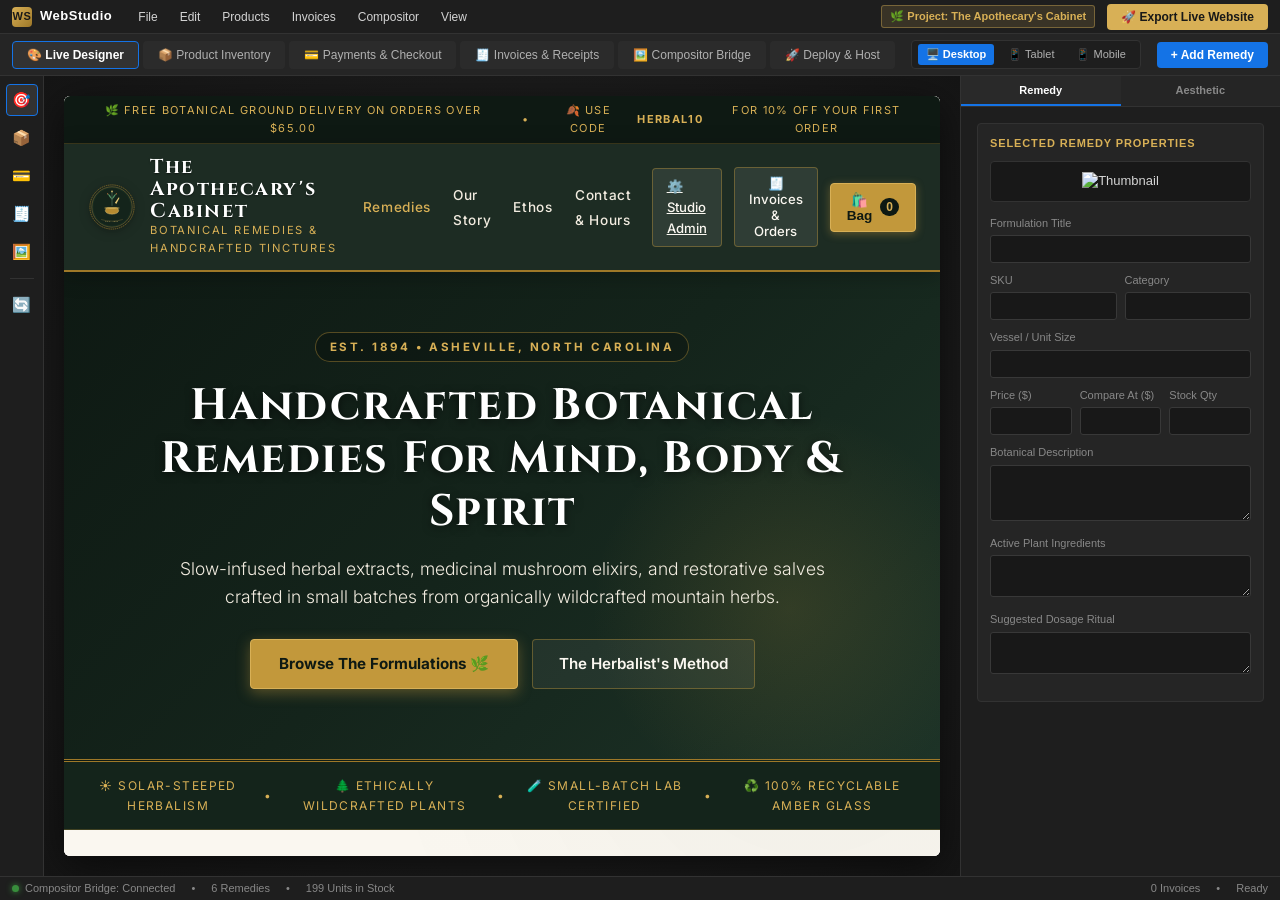
==== studio.html @ 69f7f947 "Initial release: The Apothecary's Cabinet client demo draft" ====
<!DOCTYPE html>
<html lang="en">
<head>
  <meta charset="UTF-8">
  <meta name="viewport" content="width=device-width, initial-scale=1.0">
  <title>WebStudio — Compositor E-Commerce &amp; Website Builder</title>
  
  <!-- Fonts -->
  <link rel="preconnect" href="https://fonts.googleapis.com">
  <link rel="preconnect" href="https://fonts.gstatic.com" crossorigin>
  <link href="https://fonts.googleapis.com/css2?family=Cinzel:wght@600;700&family=Inter:wght@400;500;600;700&family=IBM+Plex+Mono:wght@400;500;600&display=swap" rel="stylesheet">
  
  <!-- Studio Stylesheet -->
  <link rel="stylesheet" href="studio.css">
</head>
<body>

  <div class="app-container">

    <!-- ── Top Menu Bar ────────────────────────────────────────────────── -->
    <header class="menu-bar">
      <div class="menu-left">
        <div class="app-brand">
          <div class="brand-icon">WS</div>
          <span>WebStudio</span>
        </div>

        <ul class="menu-items">
          <!-- File Menu -->
          <li class="menu-item">
            <button class="menu-btn">File</button>
            <div class="dropdown-menu">
              <div class="dropdown-item" onclick="window.WebStudio.openNewProductModal()">
                <span>New Remedy Formulation...</span>
                <span class="dropdown-shortcut">Ctrl+N</span>
              </div>
              <div class="dropdown-item" onclick="window.location.reload()">
                <span>Reload Project</span>
                <span class="dropdown-shortcut">Ctrl+R</span>
              </div>
              <div class="dropdown-divider"></div>
              <div class="dropdown-item" onclick="window.WebStudio.exportProductionWebsite()">
                <span>Export Production Website...</span>
                <span class="dropdown-shortcut">Ctrl+E</span>
              </div>
            </div>
          </li>

          <!-- Edit Menu -->
          <li class="menu-item">
            <button class="menu-btn">Edit</button>
            <div class="dropdown-menu">
              <div class="dropdown-item"><span>Undo</span><span class="dropdown-shortcut">Ctrl+Z</span></div>
              <div class="dropdown-item"><span>Redo</span><span class="dropdown-shortcut">Ctrl+Y</span></div>
              <div class="dropdown-divider"></div>
              <div class="dropdown-item" onclick="window.WebStudio.setWorkspace('inventory')">
                <span>Edit Product Inventory</span>
              </div>
              <div class="dropdown-item" onclick="window.WebStudio.setWorkspace('payments')">
                <span>Edit Payment &amp; Taxes</span>
              </div>
            </div>
          </li>

          <!-- Products Menu -->
          <li class="menu-item">
            <button class="menu-btn">Products</button>
            <div class="dropdown-menu">
              <div class="dropdown-item" onclick="window.WebStudio.openNewProductModal()">
                <span>Add New Remedy</span>
              </div>
              <div class="dropdown-item" onclick="window.WebStudio.setWorkspace('inventory')">
                <span>View Inventory Matrix</span>
              </div>
            </div>
          </li>

          <!-- Invoices Menu -->
          <li class="menu-item">
            <button class="menu-btn">Invoices</button>
            <div class="dropdown-menu">
              <div class="dropdown-item" onclick="window.WebStudio.setWorkspace('invoices')">
                <span>View Order Ledger</span>
              </div>
            </div>
          </li>

          <!-- Compositor Menu -->
          <li class="menu-item">
            <button class="menu-btn">Compositor</button>
            <div class="dropdown-menu">
              <div class="dropdown-item" onclick="window.WebStudio.setWorkspace('compositor')">
                <span>Open Compositor Bridge</span>
              </div>
            </div>
          </li>

          <!-- View Menu -->
          <li class="menu-item">
            <button class="menu-btn">View</button>
            <div class="dropdown-menu">
              <div class="dropdown-item" onclick="window.WebStudio.setViewport('desktop')">
                <span>Desktop Viewport (1280px)</span>
              </div>
              <div class="dropdown-item" onclick="window.WebStudio.setViewport('tablet')">
                <span>Tablet Viewport (768px)</span>
              </div>
              <div class="dropdown-item" onclick="window.WebStudio.setViewport('mobile')">
                <span>Mobile Viewport (375px)</span>
              </div>
            </div>
          </li>
        </ul>
      </div>

      <div class="menu-right">
        <div class="project-tag">
          <span>🌿 Project: The Apothecary's Cabinet</span>
        </div>
        <button class="btn-action-gold" onclick="window.WebStudio.exportProductionWebsite()">
          🚀 Export Live Website
        </button>
      </div>
    </header>

    <!-- ── Workspace Ribbon & Viewport Switcher ────────────────────────── -->
    <div class="workspace-ribbon">
      <div class="workspace-tabs">
        <button class="ws-tab active" data-ws="designer">
          <span>🎨 Live Designer</span>
        </button>
        <button class="ws-tab" data-ws="inventory">
          <span>📦 Product Inventory</span>
        </button>
        <button class="ws-tab" data-ws="payments">
          <span>💳 Payments &amp; Checkout</span>
        </button>
        <button class="ws-tab" data-ws="invoices">
          <span>🧾 Invoices &amp; Receipts</span>
        </button>
        <button class="ws-tab" data-ws="compositor">
          <span>🖼️ Compositor Bridge</span>
        </button>
        <button class="ws-tab" data-ws="export">
          <span>🚀 Deploy &amp; Host</span>
        </button>
      </div>

      <!-- Viewport Device Switcher -->
      <div class="viewport-controls">
        <button class="vp-btn active" data-vp="desktop" title="Desktop View (1280px)">
          <span>🖥️ Desktop</span>
        </button>
        <button class="vp-btn" data-vp="tablet" title="Tablet View (768px)">
          <span>📱 Tablet</span>
        </button>
        <button class="vp-btn" data-vp="mobile" title="Mobile Phone View (375px)">
          <span>📱 Mobile</span>
        </button>
      </div>

      <div class="quick-actions">
        <button class="btn-action-primary" onclick="window.WebStudio.openNewProductModal()">
          + Add Remedy
        </button>
      </div>
    </div>

    <!-- ── Main Studio Body ───────────────────────────────────────────── -->
    <div class="studio-body">

      <!-- Left Tool Rail -->
      <nav class="tool-rail">
        <button class="tool-btn active" data-ws="designer" title="Designer View">🎯</button>
        <button class="tool-btn" data-ws="inventory" title="Product Inventory">📦</button>
        <button class="tool-btn" data-ws="payments" title="Payment Setup">💳</button>
        <button class="tool-btn" data-ws="invoices" title="Invoice Ledger">🧾</button>
        <button class="tool-btn" data-ws="compositor" title="Compositor Layer Bridge">🖼️</button>
        <div class="tool-divider"></div>
        <button class="tool-btn" onclick="document.getElementById('preview-iframe').contentWindow.location.reload()" title="Refresh Canvas">🔄</button>
      </nav>

      <!-- Center Stage Area -->
      <main class="center-stage">
        
        <!-- Workspace 1: Live Designer Viewport -->
        <div class="preview-stage" id="preview-stage">
          <div class="preview-frame-container desktop" id="preview-frame-container">
            <iframe id="preview-iframe" class="preview-iframe" src="index.html"></iframe>
          </div>
        </div>

        <!-- Workspace 2: Product Inventory Matrix -->
        <div class="view-panel" id="panel-inventory">
          <div class="panel-header">
            <div>
              <h2 class="panel-title">📦 Botanical Remedy Inventory Matrix</h2>
              <p class="panel-desc">Manage stock counts, botanical SKUs, pricing, dosage sizes, and formulation ingredients.</p>
            </div>
            <button class="btn-action-primary" onclick="window.WebStudio.openNewProductModal()">
              + Add New Remedy Formulation
            </button>
          </div>

          <div class="data-table-container">
            <table class="data-table">
              <thead>
                <tr>
                  <th style="width: 60px;">Vessel</th>
                  <th>Remedy &amp; Formulation</th>
                  <th>SKU</th>
                  <th>Category</th>
                  <th>Price</th>
                  <th>Inventory Status</th>
                  <th style="text-align: right;">Action</th>
                </tr>
              </thead>
              <tbody id="inventory-tbody">
                <!-- Injected by studio.js -->
              </tbody>
            </table>
          </div>
        </div>

        <!-- Workspace 3: Payment & Direct Selling -->
        <div class="view-panel" id="panel-payments">
          <div class="panel-header">
            <div>
              <h2 class="panel-title">💳 Direct Selling &amp; Payment Configuration</h2>
              <p class="panel-desc">Configure Stripe, PayPal, Local Counter Pickup, Taxes, and Botanical Courier Options.</p>
            </div>
            <button class="btn-action-gold" onclick="window.WebStudio.savePaymentSettings()">
              Save Configuration
            </button>
          </div>

          <div style="display: grid; grid-template-columns: 1fr 1fr; gap: 24px; max-width: 1000px;">
            <div class="prop-section">
              <div class="prop-section-title">Storefront Identification</div>
              <div class="prop-group">
                <label class="prop-label">Business Name</label>
                <input type="text" id="cfg-store-name" class="prop-input" />
              </div>
              <div class="prop-group">
                <label class="prop-label">Tagline</label>
                <input type="text" id="cfg-tagline" class="prop-input" />
              </div>
              <div class="prop-group">
                <label class="prop-label">Physical Address</label>
                <input type="text" id="cfg-address" class="prop-input" />
              </div>
              <div class="prop-group">
                <label class="prop-label">City, State &amp; Zip</label>
                <input type="text" id="cfg-city-state-zip" class="prop-input" />
              </div>
              <div class="prop-row">
                <div class="prop-group">
                  <label class="prop-label">Store Phone</label>
                  <input type="text" id="cfg-phone" class="prop-input" />
                </div>
                <div class="prop-group">
                  <label class="prop-label">Store Email</label>
                  <input type="email" id="cfg-email" class="prop-input" />
                </div>
              </div>
            </div>

            <div class="prop-section">
              <div class="prop-section-title">Taxes, Shipping &amp; Checkout</div>
              <div class="prop-group">
                <label class="prop-label">Local Sales Tax (%)</label>
                <input type="number" step="0.1" id="cfg-tax-rate" class="prop-input" />
              </div>
              <div class="prop-group">
                <label class="prop-label">Complimentary Shipping Threshold ($)</label>
                <input type="number" id="cfg-freeship" class="prop-input" />
              </div>

              <div class="prop-section-title" style="margin-top: 16px;">Direct Payment Methods Supported</div>
              <div style="font-size: 12px; color: var(--adobe-gray-300); display: flex; flex-direction: column; gap: 10px; margin-top: 8px;">
                <div style="display: flex; align-items: center; gap: 8px; background: rgba(255,255,255,0.03); padding: 8px 12px; border-radius: 4px;">
                  <span>💳</span>
                  <span><strong>Stripe Credit / Debit Card:</strong> Enabled directly on web page with 256-bit SSL</span>
                </div>
                <div style="display: flex; align-items: center; gap: 8px; background: rgba(255,255,255,0.03); padding: 8px 12px; border-radius: 4px;">
                  <span>🅿️</span>
                  <span><strong>PayPal Smart Checkout:</strong> Direct 1-click PayPal &amp; Pay Later</span>
                </div>
                <div style="display: flex; align-items: center; gap: 8px; background: rgba(255,255,255,0.03); padding: 8px 12px; border-radius: 4px;">
                  <span>🏬</span>
                  <span><strong>Local Storefront Pickup:</strong> Customer reserves online, pays at counter</span>
                </div>
              </div>
            </div>
          </div>
        </div>

        <!-- Workspace 4: Invoices & Receipts -->
        <div class="view-panel" id="panel-invoices">
          <div class="panel-header">
            <div>
              <h2 class="panel-title">🧾 Invoices &amp; Order Receipts Ledger</h2>
              <p class="panel-desc">All customer orders placed directly on the webpage with printable PDF invoices and fulfillment tracking.</p>
            </div>
          </div>

          <div class="data-table-container">
            <table class="data-table">
              <thead>
                <tr>
                  <th>Invoice #</th>
                  <th>Order Date</th>
                  <th>Customer</th>
                  <th>Payment Status</th>
                  <th>Total Amount</th>
                  <th style="text-align: right;">Action</th>
                </tr>
              </thead>
              <tbody id="invoices-tbody">
                <!-- Injected by studio.js -->
              </tbody>
            </table>
          </div>
        </div>

        <!-- Workspace 5: Compositor Asset Bridge -->
        <div class="view-panel" id="panel-compositor">
          <div class="panel-header">
            <div>
              <h2 class="panel-title">🖼️ Compositor Asset Bridge</h2>
              <p class="panel-desc">Import artwork, labels, renders, and hero banners exported from FlowPlanet Compositor.</p>
            </div>
          </div>

          <div style="max-width: 900px; display: flex; flex-direction: column; gap: 20px;">
            <div class="dropzone" id="compositor-dropzone">
              <div style="font-size: 32px; margin-bottom: 8px;">🎨</div>
              <h3 style="color: #fff; margin-bottom: 6px;">Drop Compositor Artwork or Renders Here</h3>
              <p style="color: var(--adobe-gray-400); font-size: 12px;">Click to browse, or drag exported PNG / SVG / WebP layers directly into the workspace.</p>
              <input type="file" id="compositor-file-input" accept="image/*" style="display: none;" />
            </div>

            <div class="prop-section">
              <div class="prop-section-title">Pre-packaged Botanical Vector Assets</div>
              <p style="font-size: 12px; color: var(--adobe-gray-400); margin-bottom: 14px;">
                These high-resolution SVG artwork plates are packaged with The Apothecary's Cabinet and ready to assign or replace with your custom compositor renders.
              </p>
              <div style="display: grid; grid-template-columns: repeat(auto-fill, minmax(130px, 1fr)); gap: 14px;">
                <div style="background: var(--adobe-gray-900); padding: 10px; border-radius: 4px; text-align: center; border: 1px solid var(--adobe-gray-700);">
                  <img src="templates/apothecary/assets/elixir.svg" style="width: 70px; height: 70px; object-fit: contain;">
                  <div style="font-size: 11px; margin-top: 6px; font-weight: 600;">Reishi Elixir</div>
                </div>
                <div style="background: var(--adobe-gray-900); padding: 10px; border-radius: 4px; text-align: center; border: 1px solid var(--adobe-gray-700);">
                  <img src="templates/apothecary/assets/salve.svg" style="width: 70px; height: 70px; object-fit: contain;">
                  <div style="font-size: 11px; margin-top: 6px; font-weight: 600;">Arnica Salve</div>
                </div>
                <div style="background: var(--adobe-gray-900); padding: 10px; border-radius: 4px; text-align: center; border: 1px solid var(--adobe-gray-700);">
                  <img src="templates/apothecary/assets/tincture.svg" style="width: 70px; height: 70px; object-fit: contain;">
                  <div style="font-size: 11px; margin-top: 6px; font-weight: 600;">Sleep Tincture</div>
                </div>
                <div style="background: var(--adobe-gray-900); padding: 10px; border-radius: 4px; text-align: center; border: 1px solid var(--adobe-gray-700);">
                  <img src="templates/apothecary/assets/bundle.svg" style="width: 70px; height: 70px; object-fit: contain;">
                  <div style="font-size: 11px; margin-top: 6px; font-weight: 600;">Sage Bundle</div>
                </div>
                <div style="background: var(--adobe-gray-900); padding: 10px; border-radius: 4px; text-align: center; border: 1px solid var(--adobe-gray-700);">
                  <img src="templates/apothecary/assets/tea.svg" style="width: 70px; height: 70px; object-fit: contain;">
                  <div style="font-size: 11px; margin-top: 6px; font-weight: 600;">Chamomile Tea</div>
                </div>
                <div style="background: var(--adobe-gray-900); padding: 10px; border-radius: 4px; text-align: center; border: 1px solid var(--adobe-gray-700);">
                  <img src="templates/apothecary/assets/nectar.svg" style="width: 70px; height: 70px; object-fit: contain;">
                  <div style="font-size: 11px; margin-top: 6px; font-weight: 600;">Facial Nectar</div>
                </div>
              </div>
            </div>
          </div>
        </div>

        <!-- Workspace 6: Deploy & Host -->
        <div class="view-panel" id="panel-export">
          <div class="panel-header">
            <div>
              <h2 class="panel-title">🚀 Deploy &amp; Host The Apothecary's Cabinet</h2>
              <p class="panel-desc">Deploy your high-conversion e-commerce site to any web hosting platform in seconds.</p>
            </div>
          </div>

          <div style="max-width: 800px; display: flex; flex-direction: column; gap: 20px;">
            <div class="prop-section">
              <div class="prop-section-title">One-Click Production Package</div>
              <p style="font-size: 12px; color: var(--adobe-gray-300); margin-bottom: 14px; line-height: 1.6;">
                The website is completely self-contained with zero server dependencies. All CSS, JavaScript, interactive shopping cart, direct payment modals, and printable invoice engines run locally in the customer's browser.
              </p>
              <div style="background: var(--adobe-gray-900); padding: 14px; border-radius: 4px; font-family: var(--ui-mono); font-size: 12px; color: var(--gold-accent); margin-bottom: 16px;">
                Directory: /mnt/nvme0/AIRLOCK/WebStudio/templates/apothecary/
              </div>
              <button class="btn-action-gold" onclick="window.WebStudio.exportProductionWebsite()">
                📦 Confirm Production Build
              </button>
            </div>

            <div class="prop-section">
              <div class="prop-section-title">Deployment Options</div>
              <div style="font-size: 12px; color: var(--adobe-gray-300); display: flex; flex-direction: column; gap: 12px;">
                <div>
                  <strong>Option A: Netlify or Vercel (Recommended)</strong><br>
                  Drag the <code>templates/apothecary</code> folder directly into the Netlify Drop dashboard for instant SSL and global CDN hosting.
                </div>
                <div>
                  <strong>Option B: GitHub Pages</strong><br>
                  Commit the folder to a GitHub repository and turn on Pages in repository settings.
                </div>
                <div>
                  <strong>Option C: Local In-Store Kiosk / POS</strong><br>
                  Run <code>python3 -m http.server 8080</code> inside the folder to host it on an in-store iPad or local network terminal.
                </div>
              </div>
            </div>
          </div>
        </div>

      </main>

      <!-- Right Inspector Panel -->
      <aside class="inspector-panel">
        <div class="inspector-tabs">
          <button class="insp-tab active" data-tab="insp-product-tab">Remedy</button>
          <button class="insp-tab" data-tab="insp-theme-tab">Aesthetic</button>
        </div>

        <div class="inspector-body">
          
          <!-- Tab 1: Product Inspector -->
          <div class="insp-content" id="insp-product-tab">
            <div class="prop-section">
              <div class="prop-section-title">Selected Remedy Properties</div>
              
              <div style="text-align: center; margin-bottom: 14px; background: var(--adobe-gray-900); padding: 10px; border-radius: 4px; border: 1px solid var(--adobe-gray-700);">
                <img id="insp-prod-img-preview" src="" alt="Thumbnail" style="width: 80px; height: 80px; object-fit: contain;">
                <input type="hidden" id="insp-prod-id" />
              </div>

              <div class="prop-group">
                <label class="prop-label">Formulation Title</label>
                <input type="text" id="insp-prod-title" class="prop-input" />
              </div>

              <div class="prop-row">
                <div class="prop-group">
                  <label class="prop-label">SKU</label>
                  <input type="text" id="insp-prod-sku" class="prop-input" />
                </div>
                <div class="prop-group">
                  <label class="prop-label">Category</label>
                  <input type="text" id="insp-prod-category" class="prop-input" />
                </div>
              </div>

              <div class="prop-group">
                <label class="prop-label">Vessel / Unit Size</label>
                <input type="text" id="insp-prod-size" class="prop-input" />
              </div>

              <div class="prop-row">
                <div class="prop-group">
                  <label class="prop-label">Price ($)</label>
                  <input type="number" step="0.5" id="insp-prod-price" class="prop-input" />
                </div>
                <div class="prop-group">
                  <label class="prop-label">Compare At ($)</label>
                  <input type="number" step="0.5" id="insp-prod-compare" class="prop-input" />
                </div>
                <div class="prop-group">
                  <label class="prop-label">Stock Qty</label>
                  <input type="number" id="insp-prod-stock" class="prop-input" />
                </div>
              </div>

              <div class="prop-group">
                <label class="prop-label">Botanical Description</label>
                <textarea id="insp-prod-desc" class="prop-input" rows="3" style="resize: vertical;"></textarea>
              </div>

              <div class="prop-group">
                <label class="prop-label">Active Plant Ingredients</label>
                <textarea id="insp-prod-ingredients" class="prop-input" rows="2" style="resize: vertical;"></textarea>
              </div>

              <div class="prop-group">
                <label class="prop-label">Suggested Dosage Ritual</label>
                <textarea id="insp-prod-usage" class="prop-input" rows="2" style="resize: vertical;"></textarea>
              </div>
            </div>
          </div>

          <!-- Tab 2: Theme / Aesthetics Inspector -->
          <div class="insp-content" id="insp-theme-tab" style="display: none;">
            <div class="prop-section">
              <div class="prop-section-title">Botanical Color Palette</div>
              <div style="display: flex; flex-direction: column; gap: 8px; font-size: 11px;">
                <div style="display: flex; align-items: center; justify-content: space-between;">
                  <span>Deep Forest Moss:</span>
                  <span style="font-family: var(--ui-mono); background: #14241b; color: #fff; padding: 2px 6px; border-radius: 2px;">#14241b</span>
                </div>
                <div style="display: flex; align-items: center; justify-content: space-between;">
                  <span>Burnished Gold:</span>
                  <span style="font-family: var(--ui-mono); background: #c2983b; color: #000; padding: 2px 6px; border-radius: 2px;">#c2983b</span>
                </div>
                <div style="display: flex; align-items: center; justify-content: space-between;">
                  <span>Aged Parchment:</span>
                  <span style="font-family: var(--ui-mono); background: #faf7f0; color: #000; padding: 2px 6px; border-radius: 2px;">#faf7f0</span>
                </div>
                <div style="display: flex; align-items: center; justify-content: space-between;">
                  <span>Amber Tincture:</span>
                  <span style="font-family: var(--ui-mono); background: #6d3916; color: #fff; padding: 2px 6px; border-radius: 2px;">#6d3916</span>
                </div>
              </div>
            </div>

            <div class="prop-section" style="margin-top: 14px;">
              <div class="prop-section-title">Brand Typography</div>
              <div style="font-size: 12px; color: var(--adobe-gray-300);">
                <p><strong>Primary Serif:</strong> Cinzel / Playfair Display</p>
                <p style="margin-top: 4px;"><strong>Body Sans:</strong> Inter / Modern Sans</p>
                <p style="margin-top: 4px;"><strong>Invoice Mono:</strong> IBM Plex Mono</p>
              </div>
            </div>
          </div>

        </div>
      </aside>

    </div>

    <!-- ── Status Bar ─────────────────────────────────────────────────── -->
    <footer class="status-bar">
      <div class="status-left">
        <div class="status-indicator">
          <div class="status-dot active"></div>
          <span>Compositor Bridge: Connected</span>
        </div>
        <span>•</span>
        <span id="status-prod-count">6 Remedies</span>
        <span>•</span>
        <span id="status-stock-count">198 Units in Stock</span>
      </div>

      <div class="status-right">
        <span id="status-orders-count">0 Invoices</span>
        <span>•</span>
        <span>Ready</span>
      </div>
    </footer>

  </div>

  <!-- ── New Remedy Modal ─────────────────────────────────────────────── -->
  <div class="studio-modal-overlay" id="modal-new-product">
    <div class="studio-modal">
      <div class="studio-modal-header">
        <h4>New Botanical Remedy Formulation</h4>
        <button class="studio-modal-close" onclick="window.WebStudio.closeNewProductModal()">✕</button>
      </div>

      <div class="studio-modal-body">
        <div class="prop-group">
          <label class="prop-label">Remedy Title</label>
          <input type="text" id="new-prod-title" class="prop-input" placeholder="e.g. Appalachian Blue Vervain Tincture" />
        </div>

        <div class="prop-row">
          <div class="prop-group">
            <label class="prop-label">Category</label>
            <input type="text" id="new-prod-category" class="prop-input" placeholder="Tinctures" value="Tinctures" />
          </div>
          <div class="prop-group">
            <label class="prop-label">SKU</label>
            <input type="text" id="new-prod-sku" class="prop-input" placeholder="AC-RM-007" />
          </div>
        </div>

        <div class="prop-row">
          <div class="prop-group">
            <label class="prop-label">Unit Size</label>
            <input type="text" id="new-prod-size" class="prop-input" placeholder="60 ml dropper" value="60 ml dropper" />
          </div>
          <div class="prop-group">
            <label class="prop-label">Price ($)</label>
            <input type="number" step="0.5" id="new-prod-price" class="prop-input" value="24.00" />
          </div>
          <div class="prop-group">
            <label class="prop-label">Initial Stock</label>
            <input type="number" id="new-prod-stock" class="prop-input" value="30" />
          </div>
        </div>

        <div class="prop-group">
          <label class="prop-label">Botanical Description</label>
          <textarea id="new-prod-desc" class="prop-input" rows="3" placeholder="Formulation description..."></textarea>
        </div>

        <div class="prop-group">
          <label class="prop-label">Active Plant Ingredients</label>
          <textarea id="new-prod-ingredients" class="prop-input" rows="2" placeholder="List herbs, solvents, and carrier oils..."></textarea>
        </div>
      </div>

      <div class="studio-modal-footer">
        <button class="btn-tbl-action" onclick="window.WebStudio.closeNewProductModal()">Cancel</button>
        <button class="btn-action-primary" onclick="window.WebStudio.createNewProduct()">Create Formulation</button>
      </div>
    </div>
  </div>

  <!-- Studio Logic -->
  <script src="studio.js"></script>
</body>
</html>
---- studio.css ----
/* ==========================================================================
   WebStudio — Creative Suite Theme (Adobe-Grade Dark Workspace)
   ========================================================================== */

:root {
  --adobe-gray-900: #181818;
  --adobe-gray-850: #1e1e1e;
  --adobe-gray-800: #252525;
  --adobe-gray-750: #2b2b2b;
  --adobe-gray-700: #323232;
  --adobe-gray-600: #424242;
  --adobe-gray-500: #5a5a5a;
  --adobe-gray-400: #888888;
  --adobe-gray-300: #b0b0b0;
  --adobe-gray-200: #d4d4d4;
  --adobe-gray-100: #f0f0f0;
  
  --adobe-blue: #1473e6;
  --adobe-blue-hover: #0d66d0;
  --adobe-blue-focus: rgba(20, 115, 230, 0.4);
  
  --gold-accent: #d8b056;
  --gold-accent-dim: #9e7828;
  --botanical-green: #388e3c;
  --danger-red: #d32f2f;
  --warning-orange: #f57c00;
  
  --ui-font: -apple-system, BlinkMacSystemFont, "Segoe UI", Roboto, "Helvetica Neue", Arial, sans-serif;
  --ui-mono: "IBM Plex Mono", "SF Mono", Menlo, Consolas, monospace;
}

* { box-sizing: border-box; margin: 0; padding: 0; }

html, body {
  height: 100%;
  width: 100%;
  overflow: hidden;
  font-family: var(--ui-font);
  background-color: var(--adobe-gray-900);
  color: var(--adobe-gray-200);
  font-size: 13px;
  line-height: 1.4;
  user-select: none;
}

/* ── App Shell Layout ─────────────────────────────────────────────────────── */
.app-container {
  display: flex;
  flex-direction: column;
  height: 100vh;
  width: 100vw;
}

/* ── Menu Bar ─────────────────────────────────────────────────────────────── */
.menu-bar {
  background: var(--adobe-gray-850);
  border-bottom: 1px solid var(--adobe-gray-700);
  display: flex;
  align-items: center;
  justify-content: space-between;
  padding: 0 12px;
  height: 34px;
  flex-shrink: 0;
}

.menu-left {
  display: flex;
  align-items: center;
  gap: 16px;
}

.app-brand {
  display: flex;
  align-items: center;
  gap: 8px;
  font-weight: 700;
  color: #fff;
  font-size: 13px;
  letter-spacing: 0.04em;
}

.brand-icon {
  width: 20px;
  height: 20px;
  background: linear-gradient(135deg, var(--gold-accent) 0%, var(--gold-accent-dim) 100%);
  color: var(--adobe-gray-900);
  border-radius: 4px;
  display: flex;
  align-items: center;
  justify-content: center;
  font-size: 11px;
  font-weight: 900;
}

.menu-items {
  display: flex;
  list-style: none;
  gap: 2px;
}

.menu-item {
  position: relative;
}

.menu-btn {
  background: none;
  border: none;
  color: var(--adobe-gray-200);
  padding: 6px 10px;
  border-radius: 3px;
  font-size: 12px;
  cursor: pointer;
  transition: background 0.15s;
}

.menu-btn:hover, .menu-item.active .menu-btn {
  background: var(--adobe-gray-750);
  color: #fff;
}

.dropdown-menu {
  display: none;
  position: absolute;
  top: 100%;
  left: 0;
  background: var(--adobe-gray-800);
  border: 1px solid var(--adobe-gray-650, #383838);
  box-shadow: 0 6px 18px rgba(0,0,0,0.5);
  border-radius: 4px;
  min-width: 200px;
  z-index: 1000;
  padding: 4px 0;
}
.menu-item.active .dropdown-menu { display: block; }

.dropdown-item {
  padding: 6px 14px;
  color: var(--adobe-gray-200);
  font-size: 12px;
  display: flex;
  align-items: center;
  justify-content: space-between;
  cursor: pointer;
  transition: background 0.15s;
}
.dropdown-item:hover {
  background: var(--adobe-blue);
  color: #fff;
}
.dropdown-divider {
  height: 1px;
  background: var(--adobe-gray-700);
  margin: 4px 0;
}
.dropdown-shortcut {
  color: var(--adobe-gray-400);
  font-size: 10px;
  font-family: var(--ui-mono);
}
.dropdown-item:hover .dropdown-shortcut { color: rgba(255,255,255,0.8); }

.menu-right {
  display: flex;
  align-items: center;
  gap: 12px;
}

.project-tag {
  background: rgba(216, 176, 86, 0.15);
  border: 1px solid rgba(216, 176, 86, 0.4);
  color: var(--gold-accent);
  padding: 3px 8px;
  border-radius: 3px;
  font-size: 11px;
  font-weight: 600;
  display: flex;
  align-items: center;
  gap: 5px;
}

/* ── Workspace Ribbon & Viewport Switcher ──────────────────────────────────── */
.workspace-ribbon {
  background: var(--adobe-gray-800);
  border-bottom: 1px solid var(--adobe-gray-700);
  height: 42px;
  display: flex;
  align-items: center;
  justify-content: space-between;
  padding: 0 12px;
  flex-shrink: 0;
}

.workspace-tabs {
  display: flex;
  gap: 4px;
}

.ws-tab {
  background: var(--adobe-gray-750);
  border: 1px solid transparent;
  color: var(--adobe-gray-300);
  padding: 6px 14px;
  border-radius: 4px;
  font-size: 12px;
  font-weight: 500;
  cursor: pointer;
  display: flex;
  align-items: center;
  gap: 6px;
  transition: all 0.15s;
}

.ws-tab:hover {
  background: var(--adobe-gray-700);
  color: #fff;
}

.ws-tab.active {
  background: var(--adobe-gray-700);
  border-color: var(--adobe-blue);
  color: #fff;
  font-weight: 600;
}

.viewport-controls {
  display: flex;
  align-items: center;
  gap: 6px;
  background: var(--adobe-gray-850);
  padding: 3px 6px;
  border-radius: 4px;
  border: 1px solid var(--adobe-gray-700);
}

.vp-btn {
  background: none;
  border: none;
  color: var(--adobe-gray-300);
  padding: 4px 8px;
  border-radius: 3px;
  font-size: 11px;
  cursor: pointer;
  display: flex;
  align-items: center;
  gap: 5px;
}

.vp-btn:hover { background: var(--adobe-gray-750); color: #fff; }
.vp-btn.active { background: var(--adobe-blue); color: #fff; font-weight: 600; }

.quick-actions {
  display: flex;
  align-items: center;
  gap: 8px;
}

.btn-action-primary {
  background: var(--adobe-blue);
  color: #fff;
  border: none;
  padding: 6px 14px;
  border-radius: 4px;
  font-size: 12px;
  font-weight: 600;
  cursor: pointer;
  display: flex;
  align-items: center;
  gap: 6px;
  transition: background 0.15s;
}
.btn-action-primary:hover { background: var(--adobe-blue-hover); }

.btn-action-gold {
  background: var(--gold-accent);
  color: var(--adobe-gray-900);
  border: none;
  padding: 6px 14px;
  border-radius: 4px;
  font-size: 12px;
  font-weight: 700;
  cursor: pointer;
  display: flex;
  align-items: center;
  gap: 6px;
  transition: opacity 0.15s;
}
.btn-action-gold:hover { opacity: 0.9; }

/* ── Main Studio Body ─────────────────────────────────────────────────────── */
.studio-body {
  display: flex;
  flex: 1;
  overflow: hidden;
  position: relative;
}

/* ── Tool Rail (Left) ─────────────────────────────────────────────────────── */
.tool-rail {
  width: 44px;
  background: var(--adobe-gray-850);
  border-right: 1px solid var(--adobe-gray-700);
  display: flex;
  flex-direction: column;
  align-items: center;
  padding: 8px 0;
  gap: 6px;
  flex-shrink: 0;
}

.tool-btn {
  width: 32px;
  height: 32px;
  background: none;
  border: 1px solid transparent;
  color: var(--adobe-gray-300);
  border-radius: 4px;
  display: flex;
  align-items: center;
  justify-content: center;
  cursor: pointer;
  font-size: 15px;
  transition: all 0.15s;
}

.tool-btn:hover {
  background: var(--adobe-gray-750);
  color: #fff;
}

.tool-btn.active {
  background: var(--adobe-gray-700);
  border-color: var(--adobe-blue);
  color: var(--adobe-blue);
}

.tool-divider {
  width: 24px;
  height: 1px;
  background: var(--adobe-gray-700);
  margin: 4px 0;
}

/* ── Center Content Area ──────────────────────────────────────────────────── */
.center-stage {
  flex: 1;
  background: var(--adobe-gray-900);
  display: flex;
  flex-direction: column;
  overflow: hidden;
  position: relative;
}

/* Viewport Preview Stage */
.preview-stage {
  flex: 1;
  display: flex;
  align-items: center;
  justify-content: center;
  background: radial-gradient(circle at center, #262626 0%, #151515 100%);
  overflow: auto;
  padding: 20px;
}

.preview-frame-container {
  background: #fff;
  box-shadow: 0 10px 40px rgba(0,0,0,0.6);
  border-radius: 6px;
  overflow: hidden;
  transition: width 0.3s ease, height 0.3s ease;
  display: flex;
  flex-direction: column;
  height: 100%;
}

.preview-frame-container.desktop { width: 100%; max-width: 1280px; }
.preview-frame-container.tablet { width: 768px; height: 95%; }
.preview-frame-container.mobile { width: 375px; height: 85%; }

.preview-iframe {
  width: 100%;
  height: 100%;
  border: none;
  background: #fff;
}

/* ── Management Views (Inventory, Invoices, Compositor) ────────────────────── */
.view-panel {
  display: none;
  flex: 1;
  flex-direction: column;
  padding: 24px 32px;
  overflow-y: auto;
  background: var(--adobe-gray-850);
}
.view-panel.active { display: flex; }

.panel-header {
  display: flex;
  align-items: center;
  justify-content: space-between;
  margin-bottom: 20px;
  padding-bottom: 12px;
  border-bottom: 1px solid var(--adobe-gray-700);
}

.panel-title {
  font-size: 1.25rem;
  font-weight: 700;
  color: #fff;
  display: flex;
  align-items: center;
  gap: 10px;
}

.panel-desc {
  font-size: 12px;
  color: var(--adobe-gray-400);
  margin-top: 4px;
}

/* Data Tables */
.data-table-container {
  background: var(--adobe-gray-800);
  border: 1px solid var(--adobe-gray-700);
  border-radius: 6px;
  overflow: hidden;
  box-shadow: 0 4px 12px rgba(0,0,0,0.25);
}

.data-table {
  width: 100%;
  border-collapse: collapse;
  text-align: left;
}

.data-table th {
  background: var(--adobe-gray-750);
  color: var(--adobe-gray-300);
  font-size: 11px;
  text-transform: uppercase;
  letter-spacing: 0.06em;
  padding: 10px 14px;
  border-bottom: 1px solid var(--adobe-gray-650, #383838);
}

.data-table td {
  padding: 12px 14px;
  border-bottom: 1px solid var(--adobe-gray-750);
  font-size: 12px;
  vertical-align: middle;
}

.data-table tr:hover { background: rgba(255,255,255,0.02); }

.table-thumb {
  width: 44px;
  height: 44px;
  border-radius: 4px;
  object-fit: cover;
  background: var(--adobe-gray-900);
  border: 1px solid var(--adobe-gray-700);
}

.badge-stock {
  display: inline-block;
  padding: 3px 8px;
  border-radius: 3px;
  font-size: 11px;
  font-weight: 700;
  font-family: var(--ui-mono);
}
.badge-stock.in { background: rgba(56, 142, 60, 0.2); color: #81c784; border: 1px solid rgba(56, 142, 60, 0.4); }
.badge-stock.low { background: rgba(245, 124, 0, 0.2); color: #ffb74d; border: 1px solid rgba(245, 124, 0, 0.4); }
.badge-stock.out { background: rgba(211, 47, 47, 0.2); color: #e57373; border: 1px solid rgba(211, 47, 47, 0.4); }

.btn-tbl-action {
  background: var(--adobe-gray-750);
  border: 1px solid var(--adobe-gray-600);
  color: var(--adobe-gray-200);
  padding: 4px 10px;
  border-radius: 3px;
  font-size: 11px;
  cursor: pointer;
  transition: all 0.15s;
}
.btn-tbl-action:hover { background: var(--adobe-blue); border-color: var(--adobe-blue); color: #fff; }
.btn-tbl-action.delete:hover { background: var(--danger-red); border-color: var(--danger-red); }

/* ── Inspector Panel (Right) ──────────────────────────────────────────────── */
.inspector-panel {
  width: 320px;
  background: var(--adobe-gray-850);
  border-left: 1px solid var(--adobe-gray-700);
  display: flex;
  flex-direction: column;
  flex-shrink: 0;
  overflow: hidden;
}

.inspector-tabs {
  display: flex;
  background: var(--adobe-gray-800);
  border-bottom: 1px solid var(--adobe-gray-700);
}

.insp-tab {
  flex: 1;
  background: none;
  border: none;
  color: var(--adobe-gray-400);
  padding: 8px 6px;
  font-size: 11px;
  font-weight: 600;
  text-align: center;
  cursor: pointer;
  border-bottom: 2px solid transparent;
  transition: all 0.15s;
}

.insp-tab:hover { color: var(--adobe-gray-200); }
.insp-tab.active {
  color: #fff;
  border-bottom-color: var(--adobe-blue);
  background: rgba(255,255,255,0.02);
}

.inspector-body {
  flex: 1;
  overflow-y: auto;
  padding: 16px;
  display: flex;
  flex-direction: column;
  gap: 16px;
}

.prop-section {
  background: var(--adobe-gray-800);
  border: 1px solid var(--adobe-gray-700);
  border-radius: 4px;
  padding: 12px;
}

.prop-section-title {
  font-size: 11px;
  text-transform: uppercase;
  letter-spacing: 0.08em;
  color: var(--gold-accent);
  font-weight: 700;
  margin-bottom: 10px;
  display: flex;
  align-items: center;
  justify-content: space-between;
}

.prop-group {
  margin-bottom: 10px;
}

.prop-label {
  display: block;
  font-size: 11px;
  color: var(--adobe-gray-400);
  margin-bottom: 4px;
}

.prop-input {
  width: 100%;
  background: var(--adobe-gray-900);
  border: 1px solid var(--adobe-gray-650, #383838);
  border-radius: 3px;
  padding: 6px 8px;
  color: #fff;
  font-size: 12px;
  font-family: inherit;
  outline: none;
  transition: border-color 0.15s;
}
.prop-input:focus { border-color: var(--adobe-blue); }

.prop-row {
  display: flex;
  gap: 8px;
}
.prop-row > div { flex: 1; }

/* ── Status Bar (Bottom) ──────────────────────────────────────────────────── */
.status-bar {
  background: var(--adobe-gray-850);
  border-top: 1px solid var(--adobe-gray-700);
  height: 24px;
  display: flex;
  align-items: center;
  justify-content: space-between;
  padding: 0 12px;
  font-size: 11px;
  color: var(--adobe-gray-400);
  flex-shrink: 0;
}

.status-left, .status-right {
  display: flex;
  align-items: center;
  gap: 16px;
}

.status-indicator {
  display: flex;
  align-items: center;
  gap: 6px;
}

.status-dot {
  width: 7px;
  height: 7px;
  border-radius: 50%;
  background: var(--botanical-green);
}
.status-dot.active { box-shadow: 0 0 6px var(--botanical-green); }

/* ── Modal Dialogs ────────────────────────────────────────────────────────── */
.studio-modal-overlay {
  position: fixed;
  inset: 0;
  background: rgba(0,0,0,0.65);
  backdrop-filter: blur(4px);
  z-index: 2000;
  display: none;
  align-items: center;
  justify-content: center;
  padding: 20px;
}
.studio-modal-overlay.open { display: flex; }

.studio-modal {
  background: var(--adobe-gray-800);
  border: 1px solid var(--adobe-gray-650, #444);
  border-radius: 6px;
  box-shadow: 0 16px 48px rgba(0,0,0,0.7);
  width: 560px;
  max-width: 100%;
  overflow: hidden;
  display: flex;
  flex-direction: column;
}

.studio-modal-header {
  background: var(--adobe-gray-850);
  padding: 12px 18px;
  border-bottom: 1px solid var(--adobe-gray-700);
  display: flex;
  align-items: center;
  justify-content: space-between;
}

.studio-modal-header h4 {
  font-size: 13px;
  font-weight: 700;
  color: #fff;
}

.studio-modal-close {
  background: none;
  border: none;
  color: var(--adobe-gray-400);
  font-size: 16px;
  cursor: pointer;
}
.studio-modal-close:hover { color: #fff; }

.studio-modal-body {
  padding: 18px;
  max-height: 70vh;
  overflow-y: auto;
}

.studio-modal-footer {
  background: var(--adobe-gray-850);
  padding: 12px 18px;
  border-top: 1px solid var(--adobe-gray-700);
  display: flex;
  justify-content: flex-end;
  gap: 8px;
}

/* Compositor Dropzone */
.dropzone {
  border: 2px dashed var(--adobe-gray-600);
  border-radius: 6px;
  padding: 30px;
  text-align: center;
  background: var(--adobe-gray-900);
  cursor: pointer;
  transition: all 0.2s;
}
.dropzone:hover, .dropzone.dragover {
  border-color: var(--adobe-blue);
  background: rgba(20, 115, 230, 0.05);
}
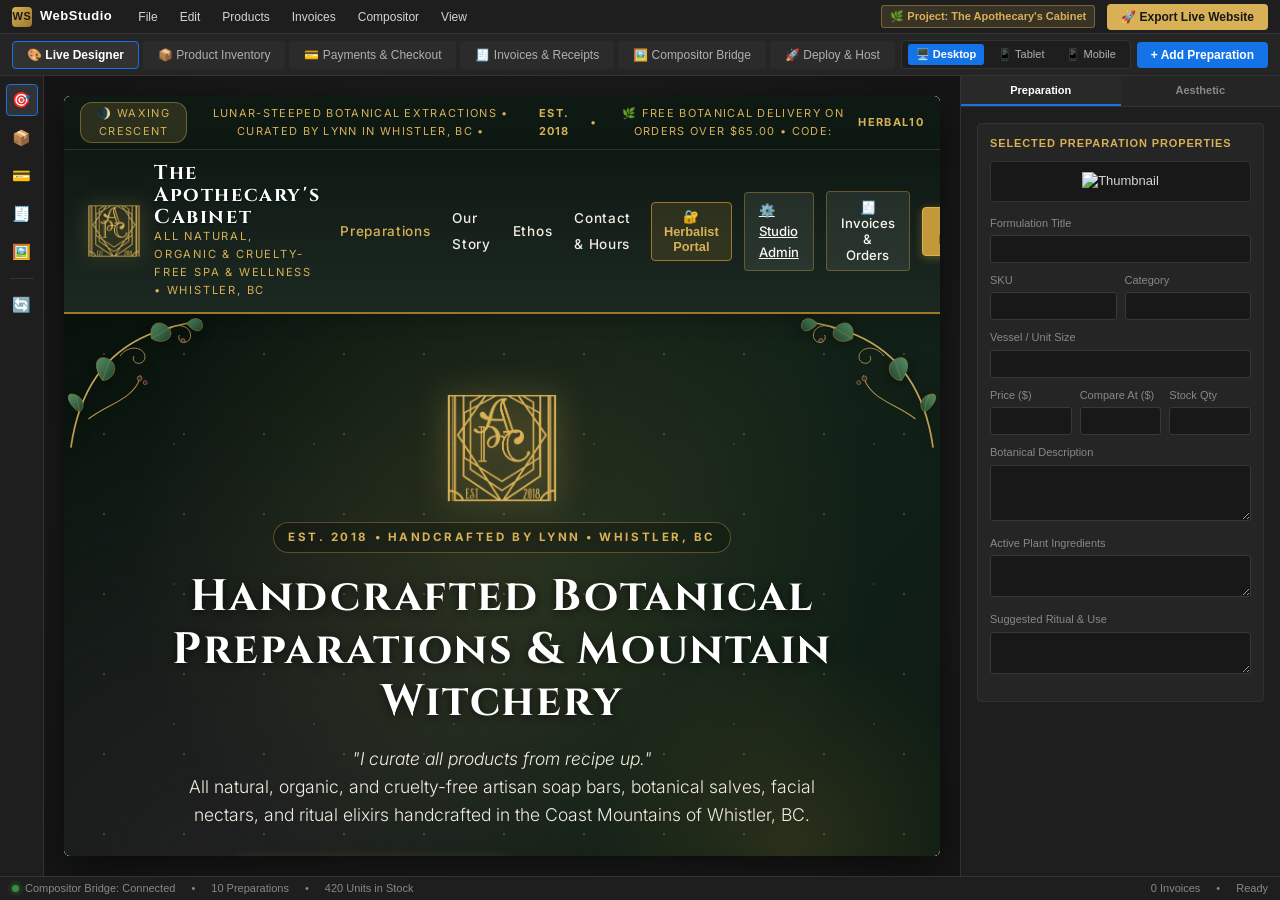
==== commit 7bb89709: "Update terminology to Botanical Preparations, eliminate medical/remedy phrasing, and refine Whistler" ====
--- a/studio.html
+++ b/studio.html
@@ -31,7 +31,7 @@
             <button class="menu-btn">File</button>
             <div class="dropdown-menu">
               <div class="dropdown-item" onclick="window.WebStudio.openNewProductModal()">
-                <span>New Remedy Formulation...</span>
+                <span>New Botanical Preparation...</span>
                 <span class="dropdown-shortcut">Ctrl+N</span>
               </div>
               <div class="dropdown-item" onclick="window.location.reload()">
@@ -67,7 +67,7 @@
             <button class="menu-btn">Products</button>
             <div class="dropdown-menu">
               <div class="dropdown-item" onclick="window.WebStudio.openNewProductModal()">
-                <span>Add New Remedy</span>
+                <span>Add New Preparation</span>
               </div>
               <div class="dropdown-item" onclick="window.WebStudio.setWorkspace('inventory')">
                 <span>View Inventory Matrix</span>
@@ -161,7 +161,7 @@
 
       <div class="quick-actions">
         <button class="btn-action-primary" onclick="window.WebStudio.openNewProductModal()">
-          + Add Remedy
+          + Add Preparation
         </button>
       </div>
     </div>
@@ -194,11 +194,11 @@
         <div class="view-panel" id="panel-inventory">
           <div class="panel-header">
             <div>
-              <h2 class="panel-title">📦 Botanical Remedy Inventory Matrix</h2>
-              <p class="panel-desc">Manage stock counts, botanical SKUs, pricing, dosage sizes, and formulation ingredients.</p>
+              <h2 class="panel-title">📦 Botanical Preparations Matrix</h2>
+              <p class="panel-desc">Manage stock counts, botanical SKUs, pricing, package sizes, and botanical ingredients.</p>
             </div>
             <button class="btn-action-primary" onclick="window.WebStudio.openNewProductModal()">
-              + Add New Remedy Formulation
+              + Add New Botanical Preparation
             </button>
           </div>
 
@@ -207,7 +207,7 @@
               <thead>
                 <tr>
                   <th style="width: 60px;">Vessel</th>
-                  <th>Remedy &amp; Formulation</th>
+                  <th>Botanical Preparation</th>
                   <th>SKU</th>
                   <th>Category</th>
                   <th>Price</th>
@@ -423,7 +423,7 @@
       <!-- Right Inspector Panel -->
       <aside class="inspector-panel">
         <div class="inspector-tabs">
-          <button class="insp-tab active" data-tab="insp-product-tab">Remedy</button>
+          <button class="insp-tab active" data-tab="insp-product-tab">Preparation</button>
           <button class="insp-tab" data-tab="insp-theme-tab">Aesthetic</button>
         </div>
 
@@ -432,7 +432,7 @@
           <!-- Tab 1: Product Inspector -->
           <div class="insp-content" id="insp-product-tab">
             <div class="prop-section">
-              <div class="prop-section-title">Selected Remedy Properties</div>
+              <div class="prop-section-title">Selected Preparation Properties</div>
               
               <div style="text-align: center; margin-bottom: 14px; background: var(--adobe-gray-900); padding: 10px; border-radius: 4px; border: 1px solid var(--adobe-gray-700);">
                 <img id="insp-prod-img-preview" src="" alt="Thumbnail" style="width: 80px; height: 80px; object-fit: contain;">
@@ -486,7 +486,7 @@
               </div>
 
               <div class="prop-group">
-                <label class="prop-label">Suggested Dosage Ritual</label>
+                <label class="prop-label">Suggested Ritual &amp; Use</label>
                 <textarea id="insp-prod-usage" class="prop-input" rows="2" style="resize: vertical;"></textarea>
               </div>
             </div>
@@ -539,7 +539,7 @@
           <span>Compositor Bridge: Connected</span>
         </div>
         <span>•</span>
-        <span id="status-prod-count">6 Remedies</span>
+        <span id="status-prod-count">6 Preparations</span>
         <span>•</span>
         <span id="status-stock-count">198 Units in Stock</span>
       </div>
@@ -553,17 +553,17 @@
 
   </div>
 
-  <!-- ── New Remedy Modal ─────────────────────────────────────────────── -->
+  <!-- ── New Botanical Modal ─────────────────────────────────────────────── -->
   <div class="studio-modal-overlay" id="modal-new-product">
     <div class="studio-modal">
       <div class="studio-modal-header">
-        <h4>New Botanical Remedy Formulation</h4>
+        <h4>New Botanical Preparation</h4>
         <button class="studio-modal-close" onclick="window.WebStudio.closeNewProductModal()">✕</button>
       </div>
 
       <div class="studio-modal-body">
         <div class="prop-group">
-          <label class="prop-label">Remedy Title</label>
+          <label class="prop-label">Preparation Title</label>
           <input type="text" id="new-prod-title" class="prop-input" placeholder="e.g. Appalachian Blue Vervain Tincture" />
         </div>
 
